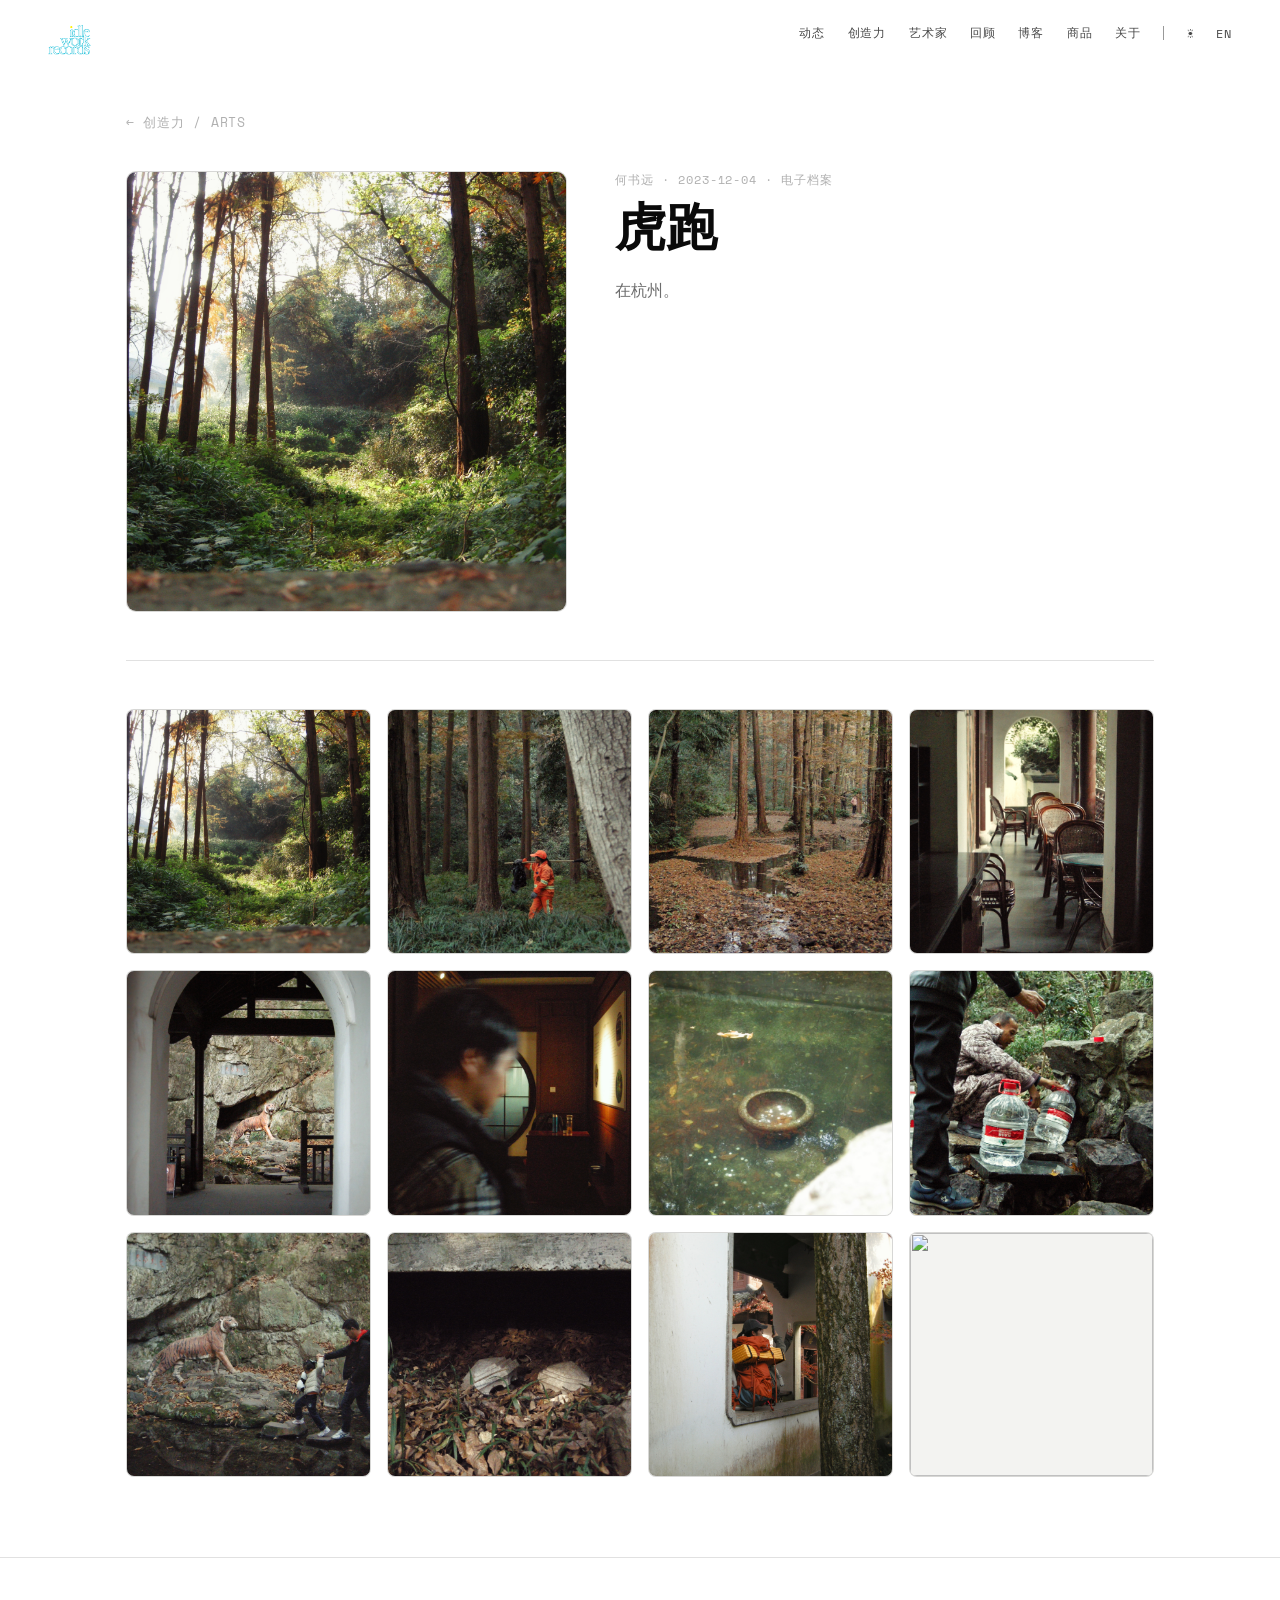
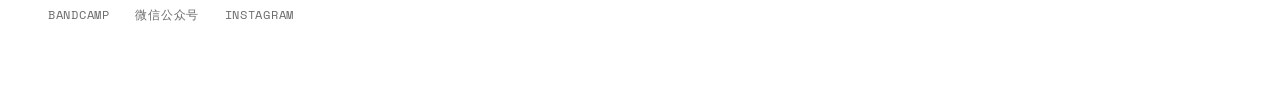
==== photobook.html @ 11c27c57 "Initial commit: idlework Records static site - 纯静态官网，准备托管到 GitHub Pages 并绑定 idlework.asia - CNAME 指向" ====
<!DOCTYPE html>
<html lang="zh-CN">
<head>
  <meta charset="UTF-8">
  <meta name="viewport" content="width=device-width, initial-scale=1.0">
  <title>idlework Records · 摄影集</title>
  <link rel="preconnect" href="https://fonts.googleapis.com">
  <link rel="preconnect" href="https://fonts.gstatic.com" crossorigin>
  <link rel="stylesheet" href="styles.css">
  <link id="iw-fonts" rel="stylesheet"
    href="https://fonts.googleapis.com/css2?family=Inter:wght@100..900&family=Newsreader:opsz,wght@6..72,200..800&family=Playfair+Display:wght@400..900&family=Roboto+Flex:opsz,wght,wdth@8..144,100..1000,25..151&family=Source+Serif+4:opsz,wght@8..60,200..900&family=Space+Mono:wght@400;700&family=Work+Sans:wght@100..900&display=swap">
</head>
<body>
  <main id="pbView"></main>
  <script src="data.js"></script>
  <script>
  /* ===== 摄影集独立网页（photobook.html?pb=N）=====
     复用站点样式与内容管线：先读 data.js 默认 → content.json（部署）→ iwStore（本地后台编辑）。 */
  const NAV = [
    { en: "NEWS",    zh: "动态",   href: "news.html" },
    { en: "ARTS",    zh: "创造力",   href: "music.html" },
    { en: "ARTISTS", zh: "艺术家", href: "artists.html" },
    { en: "REVIEWS", zh: "回顾",   href: "reviews.html" },
    { en: "BLOG",    zh: "博客",   href: "blog.html" },
    { en: "MERCH",   zh: "商品",   href: "merch.html" },
    { en: "ABOUT",   zh: "关于",   href: "about.html" },
  ];
  const store = {
    get(k, d) { try { return localStorage.getItem(k) || d; } catch { return d; } },
    set(k, v) { try { localStorage.setItem(k, v); } catch {} },
  };
  const iwStore = (() => {
    const DB = "iw-store", OS = "kv";
    function open() {
      return new Promise((res, rej) => {
        const req = indexedDB.open(DB, 1);
        req.onupgradeneeded = () => { if (!req.result.objectStoreNames.contains(OS)) req.result.createObjectStore(OS); };
        req.onsuccess = () => res(req.result); req.onerror = () => rej(req.error);
      });
    }
    async function get(key) {
      try {
        const db = await open();
        const v = await new Promise((res, rej) => {
          const tx = db.transaction(OS, "readonly");
          const r = tx.objectStore(OS).get(key);
          r.onsuccess = () => res(r.result); r.onerror = () => rej(r.error);
        });
        db.close();
        if (v !== undefined) return v;
      } catch {}
      try { const s = localStorage.getItem(key); return s == null ? null : (() => { try { return JSON.parse(s); } catch { return s; } })(); }
      catch { return null; }
    }
    return { get };
  })();
  let theme = store.get("iw-theme", "light");
  let lang = store.get("iw-lang", "zh");
  const grad = (c) => `linear-gradient(135deg, ${c[0]}, ${c[1]})`;
  const escHtml = (s) => String(s == null ? "" : s).replace(/[&<>"']/g, (c) => ({ "&": "&amp;", "<": "&lt;", ">": "&gt;", '"': "&quot;", "'": "&#39;" }[c]));
  const escAttr = (s) => escHtml(s);
  const metaLine = (...parts) => parts.filter((x) => String(x ?? "").trim() !== "").join(" · ");

  /* ---------- 共享头部 / 页脚（与站点一致） ---------- */
  function injectHeader() {
    const cur = "photobook.html";
    const links = NAV.map((it) => `<a href="${it.href}" class="${it.href === cur ? "active" : ""}" data-nav="${it.en}">${lang === "zh" ? it.zh : it.en}</a>`).join("");
    const brand = document.createElement("a");
    brand.className = "brand"; brand.href = "index.html";
    brand.innerHTML = `<img src="logo.png" alt="idlework records" class="brand-logo">`;
    const header = document.createElement("header");
    header.className = "topnav";
    header.innerHTML = `
      <button class="nav-toggle" id="navToggle" aria-label="menu" aria-expanded="false"><span></span><span></span><span></span></button>
      <nav class="nav-btns nav-btns-inline">${links}<span class="sep"></span>
        <button id="themeToggle" data-i18n="theme" title="theme">☀</button>
        <button id="langToggle" data-i18n="lang">EN</button>
      </nav>`;
    const panel = document.createElement("div");
    panel.className = "nav-panel"; panel.id = "navPanel";
    panel.innerHTML = `<a href="index.html" class="nav-panel-home">首页 / Home</a>${links}
      <div class="nav-panel-foot"><button class="panel-theme" data-i18n="theme" title="theme">☀</button><button class="panel-lang" data-i18n="lang">EN</button></div>`;
    document.body.prepend(panel); document.body.prepend(header); document.body.prepend(brand);
    document.getElementById("themeToggle").addEventListener("click", toggleTheme);
    document.getElementById("langToggle").addEventListener("click", toggleLang);
    document.getElementById("navToggle").addEventListener("click", toggleNav);
    panel.querySelector(".panel-theme").addEventListener("click", toggleTheme);
    panel.querySelector(".panel-lang").addEventListener("click", toggleLang);
    panel.querySelectorAll("a").forEach((a) => a.addEventListener("click", closeNav));
    document.addEventListener("click", (e) => {
      const p = document.getElementById("navPanel");
      if (!p || !p.classList.contains("open")) return;
      const t = document.getElementById("navToggle");
      if (p.contains(e.target) || (t && t.contains(e.target))) return;
      closeNav();
    });
  }
  function toggleNav() {
    const p = document.getElementById("navPanel"), t = document.getElementById("navToggle");
    const open = p.classList.toggle("open");
    if (t) { t.classList.toggle("active", open); t.setAttribute("aria-expanded", open ? "true" : "false"); }
    document.body.classList.toggle("nav-open", open);
  }
  function closeNav() {
    const p = document.getElementById("navPanel"), t = document.getElementById("navToggle");
    if (p) p.classList.remove("open");
    if (t) { t.classList.remove("active"); t.setAttribute("aria-expanded", "false"); }
    document.body.classList.remove("nav-open");
  }
  function injectFooter() {
    const footer = document.createElement("footer");
    footer.className = "footer";
    footer.innerHTML = `<div class="f-links">${LABEL.social.map((s) => `<a href="${s.url}" target="_blank" rel="noopener">${s.name}</a>`).join("")}</div>`;
    document.body.append(footer);
  }
  function applyTheme() {
    document.documentElement.classList.toggle("dark", theme === "dark");
    document.querySelectorAll('[data-i18n="theme"]').forEach((el) => { el.textContent = theme === "dark" ? "🌙" : "☀"; });
  }
  function toggleTheme() { theme = theme === "dark" ? "light" : "dark"; store.set("iw-theme", theme); applyTheme(); }
  function applyLang() {
    document.documentElement.lang = lang === "zh" ? "zh-CN" : "en";
    document.querySelectorAll("[data-i18n]").forEach((el) => {
      const k = el.getAttribute("data-i18n");
      if (k === "lang") { el.textContent = I18N[lang].lang; return; }
      if (k === "theme") return;
      if (I18N[lang][k] != null) el.textContent = I18N[lang][k];
    });
    document.querySelectorAll("a[data-nav]").forEach((a) => {
      const it = NAV.find((n) => n.en === a.getAttribute("data-nav"));
      if (it) a.textContent = lang === "zh" ? it.zh : it.en;
    });
  }
  function toggleLang() { lang = lang === "zh" ? "en" : "zh"; store.set("iw-lang", lang); location.reload(); }

  /* ---------- 载入摄影集内容（与站点管线一致） ---------- */
  async function loadPhotobooks() {
    try {
      const r = await fetch("content.json", { cache: "no-store" });
      if (r.ok) {
        const ov = await r.json();
        if (ov.photobooks && ov.photobooks.length) { PHOTOBOOKS.length = 0; PHOTOBOOKS.push(...ov.photobooks); }
      }
    } catch {}
    try {
      const ov = await iwStore.get("iw-content");
      if (ov && ov.photobooks && ov.photobooks.length) { PHOTOBOOKS.length = 0; PHOTOBOOKS.push(...ov.photobooks); }
    } catch {}
  }

  function coverHTML(p) {
    if (p.cover) return `<img src="${escAttr(p.cover)}" alt="${escAttr(p.title)}">`;
    const first = (p.photos && p.photos[0]) || "";
    if (first) return `<img src="${escAttr(first)}" alt="${escAttr(p.title)}">`;
    return `<div class="detail-cover-grad" style="background:${grad(["#3a3a3a", "#8a8a8a"])}"></div>`;
  }

  let light = null;   // { photos, idx }
  function openLight(i) {
    const m = document.getElementById("pbLight");
    const photos = light.photos;
    light.idx = (i + photos.length) % photos.length;
    document.getElementById("pbLightImg").src = photos[light.idx];
    document.getElementById("pbLightCounter").textContent = `${light.idx + 1} / ${photos.length}`;
    m.classList.add("open");
    document.body.classList.add("no-scroll");
  }
  function closeLight() {
    const m = document.getElementById("pbLight");
    if (m) m.classList.remove("open");
    document.body.classList.remove("no-scroll");
    light = null;
  }

  async function main() {
    applyTheme();
    injectHeader(); applyLang();
    await loadPhotobooks();
    injectFooter();

    const params = new URLSearchParams(location.search);
    const idx = parseInt(params.get("pb") || "0", 10);
    const p = PHOTOBOOKS[idx];
    const L = I18N[lang];
    const view = document.getElementById("pbView");

    if (!p) {
      view.innerHTML = `<div class="pb-missing"><h1>${L.photoBooks}</h1><p>未找到该摄影集。<a href="music.html">← ${lang === "zh" ? "返回创造力" : "Back to Arts"}</a></p></div>`;
      return;
    }
    const photos = p.photos || [];
    const backLabel = lang === "zh" ? "← 创造力 / Arts" : "← Arts";
    view.innerHTML = `
      <div class="pb-page">
        <a class="pb-back" href="music.html">${backLabel}</a>
        <div class="pb-hero">
          <div class="pb-hero-cover">${coverHTML(p)}</div>
          <div class="pb-hero-info">
            <div class="pb-hero-tags">${escHtml(metaLine(p.artist, p.year, p.format))}</div>
            <h1 class="pb-hero-title">${escHtml(p.title)}</h1>
            <p class="pb-hero-desc">${escHtml(p.desc || "").replace(/\n/g, "<br>")}</p>
          </div>
        </div>
        <div class="pb-grid">
          ${photos.length ? photos.map((src, i) => `<button class="pb-cell" data-i="${i}" aria-label="${escAttr(p.title)} ${i + 1}"><img src="${escAttr(src)}" alt=""></button>`).join("")
            : `<div class="pb-empty">${lang === "zh" ? "暂未上传照片" : "No photos yet"}</div>`}
        </div>
      </div>

      <div class="gallery-modal" id="pbLight" aria-hidden="true">
        <div class="gallery-backdrop" id="pbLightBackdrop"></div>
        <div class="gallery-panel" role="dialog" aria-modal="true">
          <button class="gallery-close" id="pbLightClose" aria-label="关闭">✕</button>
          <div class="gallery-stage">
            <button class="gallery-nav gallery-prev" id="pbLightPrev" aria-label="上一张">‹</button>
            <img class="gallery-img" id="pbLightImg" alt="">
            <button class="gallery-nav gallery-next" id="pbLightNext" aria-label="下一张">›</button>
          </div>
          <div class="gallery-bar"><span class="gallery-title">${escHtml(p.title)} · ${escHtml(p.year || "")}</span><span class="gallery-counter" id="pbLightCounter"></span></div>
        </div>
      </div>`;

    // 缩略图 → 灯箱
    view.querySelector(".pb-grid").addEventListener("click", (e) => {
      const c = e.target.closest(".pb-cell");
      if (!c) return;
      light = { photos, idx: 0 };
      openLight(+c.dataset.i);
    });
    document.getElementById("pbLightClose").addEventListener("click", closeLight);
    document.getElementById("pbLightBackdrop").addEventListener("click", closeLight);
    document.getElementById("pbLightPrev").addEventListener("click", () => openLight(light.idx - 1));
    document.getElementById("pbLightNext").addEventListener("click", () => openLight(light.idx + 1));
    document.addEventListener("keydown", (e) => {
      if (!document.getElementById("pbLight").classList.contains("open")) return;
      if (e.key === "Escape") closeLight();
      else if (e.key === "ArrowLeft") openLight(light.idx - 1);
      else if (e.key === "ArrowRight") openLight(light.idx + 1);
    });
  }
  main();
  </script>
</body>
</html>
---- styles.css ----
/* =========================================================
   idleworkRecords · 厂牌官网
   可变字重 hero + 右上角多按钮导航 + 日夜/中英双主题
   字体：6 款开源可变字体随机切换（Inter / Work Sans / Roboto Flex / Playfair Display / Newsreader / Source Serif 4）；中文走系统回退链（PingFang SC / 微软雅黑）
   ========================================================= */

:root {
  --bg: #ffffff;
  --ink: #0a0a0a;
  --ink-60: rgba(10, 10, 10, 0.6);
  --muted: rgba(10, 10, 10, 0.32);
  --line: rgba(10, 10, 10, 0.12);
  --card: #f3f3f1;
  --mono: "Space Mono", ui-monospace, "Courier New", monospace;
  --sans: "PingFang SC", "Microsoft YaHei", "Noto Sans SC", Helvetica, Arial, sans-serif;
  --pad: 3rem;
  --gutter: 1.8rem;
  --ease: cubic-bezier(0.22, 1, 0.36, 1);
  --live-w: 400;                 /* 全局文字活动：当前字重 */
  --live-sx: 1;                 /* 全局文字活动：当前横向拉伸 */
  --live-sy: 1;                 /* 全局文字活动：当前纵向拉伸 */
  --live-font: var(--sans);     /* 全局文字活动：当前字体 */
}
html.dark {
  --bg: #0a0a0a;
  --ink: #f4f4f2;
  --ink-60: rgba(244, 244, 242, 0.62);
  --muted: rgba(244, 244, 242, 0.38);
  --line: rgba(244, 244, 242, 0.16);
  --card: #181818;
}

* { margin: 0; padding: 0; box-sizing: border-box; }

body {
  background: var(--bg);
  color: var(--ink);
  font-family: var(--sans);
  font-size: 14px; line-height: 1.5;
  -webkit-font-smoothing: antialiased;
  transition: background .5s var(--ease), color .5s var(--ease);
  overflow-x: hidden;
}
a { color: inherit; }

/* ---------- 右上角导航 ---------- */
/* 导航栏：独立固定层，整体反色混合，保证在深浅/彩色背景上自动反色可见 */
.topnav {
  position: fixed; top: 0; left: 0; right: 0; z-index: 200;
  display: flex; align-items: center; justify-content: flex-end;
  padding: 1.5rem var(--pad);
  mix-blend-mode: difference; color: #fff;
  pointer-events: none;   /* 透明全宽区域不拦截点击，避免盖住左上角 LOGO */
}
/* 品牌 LOGO：独立固定元素，不进入反色混合层，保留图片原始颜色 */
.brand {
  position: fixed; top: 1.5rem; left: var(--pad); z-index: 300;
  text-decoration: none; cursor: pointer;
  display: flex; align-items: center;
  transition: opacity .3s ease;
}
.brand:hover { opacity: .7; }
.brand-logo {
  height: 32px; width: auto;
  object-fit: contain;
}
.nav-btns { display: flex; align-items: center; gap: 1.4rem; flex-wrap: wrap; justify-content: flex-end; }
.nav-btns a, .nav-btns button {
  font-family: var(--mono); font-size: 12px; letter-spacing: .08em;
  text-transform: uppercase; color: #fff; text-decoration: none;
  background: none; border: 0; cursor: pointer; opacity: .72;
  transition: opacity .3s ease; padding: 0;
  pointer-events: auto;   /* 仅按钮/链接可点击 */
}
.nav-btns a:hover, .nav-btns button:hover { opacity: 1; }
.nav-btns a.active { opacity: 1; text-decoration: underline; text-underline-offset: 4px; }
.nav-btns .sep { width: 1px; height: 14px; background: rgba(255,255,255,.4); }

/* 汉堡按钮（桌面隐藏，移动端显示）；在反色混合层内保证可见，需单独开启点击 */
.nav-toggle { display: none; }
.nav-toggle {
  flex-direction: column; justify-content: center; gap: 5px;
  width: 30px; height: 30px; padding: 0; margin-left: auto;
  background: none; border: 0; cursor: pointer; pointer-events: auto;
}
.nav-toggle span { display: block; width: 22px; height: 2px; background: #fff; transition: transform .3s var(--ease), opacity .3s var(--ease); }
.nav-toggle.active span:nth-child(1) { transform: translateY(7px) rotate(45deg); }
.nav-toggle.active span:nth-child(2) { opacity: 0; }
.nav-toggle.active span:nth-child(3) { transform: translateY(-7px) rotate(-45deg); }

/* 移动端下拉面板：独立固定层，带实心背景保证可读（不进反色混合） */
.nav-panel { display: none; }
.nav-panel a.nav-panel-home {
  font-family: var(--mono); font-size: 12px; letter-spacing: .1em; text-transform: uppercase;
  color: var(--muted); text-decoration: none; padding: .4rem 0 .9rem;
  border-bottom: 1px solid var(--line); margin-bottom: .4rem;
}


/* ---------- HERO（主页） ---------- */
.hero {
  position: relative; min-height: 100vh;
  display: flex; align-items: center; justify-content: center;
  padding: 0 var(--pad); overflow: hidden;
}
.hero #morphCanvas {
  position: absolute; inset: 0; z-index: 0;
  width: 100%; height: 100%;
  pointer-events: none;
}
.hero .word { z-index: 1; }   /* 文字在图形之上 */
.hero .word {
  position: relative;
  display: grid;                 /* 两层叠放同一格，容器按最大内容定宽 */
  font-family: var(--sans);
  font-weight: 900;             /* 由 JS 用可变字重覆盖 */
  font-size: clamp(2.6rem, 13vw, 12rem);
  line-height: 0.92; letter-spacing: -0.02em;
  text-align: center;
  transform-origin: center;      /* 双轴变形以中心为基准，保持横排 */
  will-change: transform;
  user-select: none;
}
.hero .word .layer {
  grid-area: 1 / 1;             /* 两层叠在同一格，实现交叉淡入 */
  opacity: 0;
  transition: opacity .7s var(--ease);   /* 切换时像溶解般顺滑，不再闪烁 */
}
.hero .word .lc { text-transform: none; }
.hero .word .ch {
  display: inline-block;                 /* 允许独立 transform（偏移/旋转） */
  transform-origin: center;              /* 缩放/旋转绕各自中心，更自然 */
  will-change: font-variation-settings, transform;
  transform: translate(0, 0) rotate(0);
}

/* ---------- 全局文字活动（除导航/页脚外的可见内容） ----------
   font-variation-settings / transform 由 JS 逐元素内联驱动（各自独立随机呼吸 + 字号缩放）；
   下方 root 变量仅作首帧渲染前的中性回退。 */
.live {
  font-family: var(--live-font);
  font-variation-settings: "wght" var(--live-w);
  transform: scale(var(--live-sx), var(--live-sy));
  transform-origin: center;
  will-change: font-variation-settings, transform;
}
#view { transition: opacity 1.1s var(--ease); }   /* 字体轮换时整体柔和溶解，更优雅 */

/* ---------- 子页面 ---------- */
.page { padding: calc(var(--pad) + 4rem) var(--pad) 6rem; min-height: 100vh; }
.page-head { margin-bottom: 3rem; border-bottom: 1px solid var(--line); padding-bottom: 2rem; }
.page-head .eyebrow {
  font-family: var(--mono); font-size: 12px; letter-spacing: .2em;
  color: var(--muted); text-transform: uppercase; margin-bottom: 1rem;
}
.page-head h1 {
  font-family: var(--sans); font-weight: 800;
  font-size: clamp(2.4rem, 7vw, 5rem); line-height: 1; letter-spacing: -0.02em;
}
.page-head .intro { margin-top: 1.2rem; max-width: 52ch; color: var(--ink-60); font-size: 15px; }
.back-home {
  display: inline-block; margin-top: 1.4rem; font-family: var(--mono);
  font-size: 12px; letter-spacing: .08em; text-transform: uppercase;
  color: var(--ink-60); text-decoration: none;
}
.back-home:hover { color: var(--ink); }

/* 滚动浮现 */
.reveal { opacity: 0; transform: translateY(26px); transition: opacity .9s var(--ease), transform .9s var(--ease); }
.reveal.in { opacity: 1; transform: none; }

/* 卡片网格（release / artist / shop） */
.grid { display: grid; grid-template-columns: repeat(3, 1fr); gap: var(--gutter); }
/* MUSIC 页面：单行四格、画幅 1:1（更高优先级，覆盖下方响应式断点） */
body[data-page="music"] .grid { grid-template-columns: repeat(4, 1fr); }
body[data-page="music"] .card .frame { aspect-ratio: 1 / 1; }
/* ARTISTS 页面：单行四格；画幅默认竖版 3:4，上传横版照片时由 JS 改为 4:3 */
body[data-page="artists"] .grid { grid-template-columns: repeat(4, 1fr); }
body[data-page="artists"] .card .frame { aspect-ratio: 3 / 4; }
body[data-page="artists"] .frame .avatar-img {
  width: 100%; height: 100%; object-fit: cover; display: block;
}
/* 艺术家简介：宽度对齐照片（铺满卡片列，与照片同宽），并保留后台输入的自定义换行 */
body[data-page="artists"] .card .bio { max-width: 100%; text-align: left; white-space: pre-line; }
/* MERCH 页面：与 MUSIC 页面一致，单行四格、画幅 1:1 */
body[data-page="merch"] .grid { grid-template-columns: repeat(4, 1fr); }
body[data-page="merch"] .card .frame { aspect-ratio: 1 / 1; }
.card { display: block; text-decoration: none; }
.card .frame {
  width: 100%; aspect-ratio: 4 / 5; overflow: hidden; background: var(--card);
  display: flex; align-items: center; justify-content: center;
  transition: transform 1.1s var(--ease);
}
.card:hover .frame { transform: scale(1.04); }
.card .frame .glyph {
  font-family: var(--mono); font-size: 13px; letter-spacing: .25em;
  color: rgba(255,255,255,.85); text-transform: uppercase; mix-blend-mode: difference;
}
.card .frame .cover-img { width: 100%; height: 100%; object-fit: cover; display: block; }
.card .title { margin-top: 1rem; font-size: 15px; font-weight: 500; color: var(--ink); }
.card .tags { margin-top: .5rem; font-family: var(--mono); font-size: 13px; color: var(--muted); }
.card .bio { margin-top: .7rem; font-size: 13px; line-height: 1.5; color: var(--ink-60); max-width: 34ch; }
.card .price { margin-top: .5rem; font-family: var(--mono); font-size: 13px; color: var(--ink); }
.status {
  display: inline-block; margin-left: .5rem; font-family: var(--mono); font-size: 11px;
  padding: 1px 6px; border: 1px solid var(--line); border-radius: 2px; color: var(--ink-60);
}
.status.sold { color: var(--muted); text-decoration: line-through; }

/* 文字列表（news / reviews / blog） */
.list { max-width: 70ch; }
.list .item { padding: 1.8rem 0; border-bottom: 1px solid var(--line); }
.list .item .meta { font-family: var(--mono); font-size: 12px; color: var(--muted); letter-spacing: .06em; }
.list .item h3 { font-family: var(--sans); font-weight: 700; font-size: 1.5rem; margin: .5rem 0 .6rem; }
.list .item p { color: var(--ink-60); font-size: 15px; line-height: 1.6; }
.list .item .src { font-family: var(--mono); font-size: 12px; color: var(--muted); margin-bottom: .4rem; }
.list-img { width: 100%; max-width: 560px; margin: .9rem 0; border-radius: 4px; display: block; }
/* 列表项标题 / 题图：点击跳转到文章详情页 */
.list .item h3 a, .item-link { color: var(--ink); text-decoration: none; transition: color .25s var(--ease); }
.list .item h3 a:hover { color: var(--ink-60); }

/* 文章详情页（article.html）：充分利用中间区域，提升长文可读性 */
body[data-page="article"] .page-head,
body[data-page="article"] #pageBody {
  max-width: 980px;
  margin-left: auto; margin-right: auto;
}
body[data-page="article"] .page-head .intro { max-width: 78ch; }
body[data-page="article"] #pageBody p {
  color: var(--ink);
  font-size: 14px;
  line-height: 1.7;
  margin: 0 0 0.75em;
  min-height: 1em;
}
/* 居中对齐/右对齐：execCommand 生成的 style 可能带空格，所以用两个属性同时匹配 */
body[data-page="article"] #pageBody p[style*="text-align"][style*="center"],
body[data-page="article"] #pageBody p[align="center"] { text-align: center; }
body[data-page="article"] #pageBody p[style*="text-align"][style*="right"],
body[data-page="article"] #pageBody p[align="right"] { text-align: right; }
/* 保留后台按两次回车产生的空段落（<p><br></p>），避免空行被折叠 */
body[data-page="article"] #pageBody p > br:only-child { line-height: 1.4; }
body[data-page="article"] #pageBody .list-img,
body[data-page="article"] #pageBody .body-img {
  width: 100%; max-width: 100%; height: auto;
  margin: 2rem 0 2.4rem; border-radius: 6px; display: block;
}
body[data-page="article"] #pageBody h2,
body[data-page="article"] #pageBody h3 {
  font-family: var(--sans); font-weight: 800;
  margin: 2.6rem 0 1.1rem; line-height: 1.25;
}
body[data-page="article"] #pageBody h2 { font-size: clamp(1.6rem, 3vw, 2.2rem); }
body[data-page="article"] #pageBody h3 { font-size: clamp(1.25rem, 2.2vw, 1.6rem); }
body[data-page="article"] #pageBody hr {
  border: 0; border-top: 1px solid var(--line);
  margin: 2.4rem 0;
}
body[data-page="article"] #pageBody blockquote {
  border-left: 3px solid var(--ink);
  padding-left: 1.4rem; margin: 2rem 0;
  color: var(--ink-60); font-style: italic;
}
.article-missing { max-width: 700px; margin: 0 auto; padding: 8rem 1.6rem; text-align: center; }
.article-missing h1 { font-family: var(--sans); font-weight: 800; font-size: 2rem; margin-bottom: 1.2rem; }
/* 列表分页：← 当前页输入框 / 总页数 → */
.pagination {
  display: flex; justify-content: center; align-items: center;
  gap: .7rem; margin: 3.2rem 0 1.2rem;
  font-family: var(--mono); font-size: 14px;
  user-select: none;
}
.pagination .page-arrow {
  width: 32px; height: 32px;
  display: inline-flex; align-items: center; justify-content: center;
  border: 1px solid var(--line); border-radius: 6px;
  color: var(--ink); text-decoration: none;
  background: var(--bg);
  transition: background .15s var(--ease), border-color .15s var(--ease);
}
.pagination .page-arrow:hover { background: var(--card); border-color: var(--ink-40); }
.pagination .page-arrow.disabled { color: var(--muted); border-color: var(--line); opacity: .45; pointer-events: none; }
.pagination .page-current {
  width: 44px; height: 32px;
  text-align: center; vertical-align: middle;
  border: 1px solid var(--line); border-radius: 6px;
  background: var(--bg); color: var(--ink);
  font-family: var(--mono); font-size: 14px;
  padding: 0;
  -moz-appearance: textfield;
}
.pagination .page-current::-webkit-outer-spin-button,
.pagination .page-current::-webkit-inner-spin-button { -webkit-appearance: none; margin: 0; }
.pagination .page-slash { color: var(--muted); margin: 0 .1rem; }
.pagination .page-total { color: var(--muted); min-width: 1.2em; text-align: left; }

/* 正文内嵌图片 / 视频（文字段与图片段、视频段自由排序） */
.body-fig { margin: 1.2rem 0; }
.body-img { width: 100%; max-width: 680px; height: auto; border-radius: 6px; display: block; }
.body-video { max-width: 760px; }
.body-video-el { width: 100%; max-width: 100%; height: auto; border-radius: 6px; display: block; background: #000; }
.body-fig figcaption { font-family: var(--mono); font-size: 12px; color: var(--muted);
  margin-top: .5rem; text-align: center; letter-spacing: .03em; }

/* 后台视频块预览 */
.block-video .video-prev { width: 100%; max-width: 360px; height: auto; border-radius: 6px; display: block; background: #000; }
.block-video .b-video { font-size: 12px; }

/* 富文本正文编辑器（后台管理） */
.rt-toolbar { display: flex; align-items: center; gap: .4rem; margin-bottom: .5rem; flex-wrap: wrap; }
.rt-cmd, .rt-color, .rt-font {
  font-family: var(--mono); font-size: 13px; line-height: 1;
  border: 1px solid var(--line); background: var(--bg); color: var(--ink);
  border-radius: 4px; cursor: pointer; height: 28px; min-width: 28px;
  display: inline-flex; align-items: center; justify-content: center; padding: 0 .55rem;
  transition: background .2s var(--ease);
}
.rt-cmd:hover, .rt-color:hover, .rt-font:hover { background: var(--card); }
.rt-font { min-width: 26px; padding: 0 .4rem; }
.rt-color { padding: 0; width: 22px; min-width: 0; height: 22px; border-radius: 50%; border: 1px solid rgba(0,0,0,.22); box-shadow: inset 0 0 0 1px rgba(255,255,255,.35); }
.rt-sep { width: 1px; height: 18px; background: var(--line); margin: 0 .15rem; }
.rt-group { display: inline-flex; align-items: center; gap: .3rem; }
.rt-group-label { font-size: 11px; color: var(--muted); margin: 0 .4rem 0 .2rem; white-space: nowrap; }
.rt-clear { font-size: 12px; }
.rt {
  border: 1px solid var(--line); border-radius: 6px; padding: .8rem .9rem;
  min-height: 7rem; font-size: 14px; line-height: 1.7; color: var(--ink);
  background: var(--bg); outline: none; transition: border-color .2s var(--ease);
}
.rt:focus { border-color: var(--ink); }
.rt:empty:before { content: attr(placeholder); color: var(--muted); }

/* 调色板浮层（后台富文本编辑器） */
.rt-palette {
  position: absolute; z-index: 9000;
  background: var(--bg); color: var(--ink);
  border: 1px solid var(--line); border-radius: 10px;
  box-shadow: 0 16px 50px rgba(0,0,0,.18);
  padding: .8rem; width: 260px;
}
.rt-palette-head { display: flex; align-items: center; justify-content: space-between; margin-bottom: .7rem; font-size: 13px; color: var(--ink-60); }
.rt-palette-close { width: 22px; height: 22px; border-radius: 4px; border: 1px solid var(--line); background: var(--bg); color: var(--ink); cursor: pointer; line-height: 1; }
.rt-palette-close:hover { background: var(--card); }
.rt-palette-grid { display: grid; grid-template-columns: repeat(8, 1fr); gap: 5px; margin-bottom: .7rem; }
.rt-palette-swatch {
  width: 100%; aspect-ratio: 1 / 1; border-radius: 4px; border: 1px solid rgba(0,0,0,.12);
  cursor: pointer; padding: 0; box-shadow: inset 0 0 0 1px rgba(255,255,255,.3);
}
.rt-palette-swatch:hover { transform: scale(1.08); }
.rt-palette-custom { display: flex; align-items: center; gap: .4rem; }
.rt-palette-custom span { color: var(--muted); font-family: var(--mono); font-size: 12px; }
.rt-palette-custom input {
  flex: 1; font-family: var(--mono); font-size: 13px; text-transform: lowercase;
  border: 1px solid var(--line); border-radius: 4px; background: var(--bg); color: var(--ink); padding: .35rem .5rem;
}
.rt-palette-custom button {
  font-family: var(--mono); font-size: 12px; cursor: pointer;
  border: 1px solid var(--line); border-radius: 4px; background: var(--bg); color: var(--ink); padding: .4rem .7rem;
}
.rt-palette-custom button:hover { background: var(--ink); color: var(--bg); }
.rt-palette-open.rt-back { background: var(--ink-60); color: var(--bg); }

/* 前台文章正文：加粗 / 下划线 / 彩色文字 / 对齐 / 视频（浏览器默认即生效，此处仅作保险） */
body[data-page="article"] #pageBody b,
body[data-page="article"] #pageBody strong { font-weight: 700; }
body[data-page="article"] #pageBody u { text-decoration: underline; }

/* 关于页（ABOUT）：单篇厂牌介绍，铺满整宽、右栏不再留白 */
.about-wrap { max-width: 1120px; margin: 0 auto; }
.about-cover { width: 100%; border-radius: 6px; display: block; margin: 0 0 2.2rem; }
.about-body { color: var(--ink); columns: 2; column-gap: 3.5rem; }
.about-body p { font-size: 16px; line-height: 1.9; margin: 0 0 1.3rem; break-inside: avoid; }
.about-body .body-fig { margin: 1.6rem 0; break-inside: avoid; }
.about-body .body-img { width: 100%; max-width: 100%; border-radius: 6px; display: block; }
.about-body .body-fig figcaption { font-family: var(--mono); font-size: 12px; color: var(--muted);
  margin-top: .5rem; text-align: center; letter-spacing: .03em; }

/* 有封面图时：左图（吸顶）+ 右正文 的两栏编辑式布局，更充分地利用横向空间 */
@supports (selector(:has(*))) {
  .about-wrap:has(.about-cover) {
    display: grid; grid-template-columns: 0.82fr 1.18fr; gap: 3.5rem; align-items: start;
  }
  .about-wrap:has(.about-cover) .about-cover {
    position: sticky; top: 7rem; margin: 0; max-height: 82vh; object-fit: cover;
  }
  .about-wrap:has(.about-cover) .about-body { columns: 1; }
}

@media (max-width: 860px) {
  .about-wrap:has(.about-cover) { grid-template-columns: 1fr; gap: 0; }
  .about-wrap:has(.about-cover) .about-cover {
    position: static; max-height: none; margin: 0 0 2.2rem;
  }
  .about-body { columns: 1; column-gap: 0; }
}

/* 页脚 */
.footer {
  border-top: 1px solid var(--line);
  padding: 3rem var(--pad) 4rem;
  display: flex; justify-content: space-between; align-items: flex-end; flex-wrap: wrap; gap: 1.5rem;
}
.footer .f-links { display: flex; gap: 1.6rem; flex-wrap: wrap; }
.footer .f-links a {
  font-family: var(--mono); font-size: 12px; letter-spacing: .06em;
  color: var(--ink-60); text-decoration: none; text-transform: uppercase;
}
.footer .f-links a:hover { color: var(--ink); }
.footer .f-copy { font-family: var(--mono); font-size: 11px; color: var(--muted); letter-spacing: .05em; text-align: right; line-height: 1.8; }

/* ---------- 响应式 ---------- */
@media (max-width: 900px) {
  :root { --pad: 1.6rem; --gutter: 1rem; }
  .grid { grid-template-columns: repeat(2, 1fr); }

  /* 桌面内联导航隐藏，改用汉堡菜单（PC/Mac 体验保持不变） */
  .nav-btns-inline { display: none; }
  .nav-toggle { display: flex; }
  .nav-panel {
    display: flex; flex-direction: column;
    position: fixed; top: 0; right: 0; z-index: 250;
    width: min(80vw, 320px); height: 100vh; height: 100dvh;
    background: var(--bg); color: var(--ink);
    border-left: 1px solid var(--line);
    padding: 5.5rem 1.8rem 2rem;
    gap: .2rem;
    transform: translateX(100%); transition: transform .35s var(--ease);
    box-shadow: -12px 0 40px rgba(0,0,0,.16);
  }
  .nav-panel.open { transform: translateX(0); }
  .nav-panel a:not(.nav-panel-home) {
    font-family: var(--mono); font-size: 14px; letter-spacing: .08em; text-transform: uppercase;
    color: var(--ink); text-decoration: none; padding: .85rem 0; border-bottom: 1px solid var(--line);
  }
  .nav-panel a.active { font-weight: 700; }
  .nav-panel-foot { display: flex; gap: 1rem; margin-top: 1.4rem; }
  .nav-panel-foot button {
    font-family: var(--mono); font-size: 13px; cursor: pointer; color: var(--ink);
    background: none; border: 1px solid var(--line); border-radius: 3px; padding: .55rem 1rem;
  }

  /* 4 列网格页面在平板降为 2 列（更高优先级，覆盖 body[data-page] 规则） */
  body[data-page="music"] .grid,
  body[data-page="artists"] .grid,
  body[data-page="merch"] .grid { grid-template-columns: repeat(2, 1fr); }
}
/* 菜单展开时锁定背景滚动 */
body.nav-open { overflow: hidden; }

@media (max-width: 560px) {
  .nav-panel { width: min(86vw, 340px); padding: 5rem 1.5rem 2rem; }
  .list .item h3 { font-size: 1.3rem; }
  .page-head h1 { letter-spacing: -0.01em; }
  .footer { flex-direction: column; align-items: flex-start; }
  .footer .f-copy { text-align: left; }
}

/* ---------- ARTS 发行详情浮层 ---------- */
body.no-scroll { overflow: hidden; }
.detail-modal { position: fixed; inset: 0; z-index: 500; display: none; }
.detail-modal.open { display: block; }
.detail-backdrop { position: absolute; inset: 0; background: rgba(0,0,0,.5); backdrop-filter: blur(4px); -webkit-backdrop-filter: blur(4px); }
.detail-panel {
  position: absolute; top: 50%; left: 50%; transform: translate(-50%, -50%);
  width: min(1320px, 92vw); max-height: min(78vh, 720px); overflow: hidden;
  background: var(--bg); color: var(--ink);
  border: 1px solid var(--line); border-radius: 14px;
  box-shadow: 0 30px 80px rgba(0,0,0,.35);
  display: flex; flex-direction: column;
  animation: detailIn .4s var(--ease);
}
@keyframes detailIn { from { opacity: 0; transform: translate(-50%, -46%); } to { opacity: 1; transform: translate(-50%, -50%); } }
.detail-close {
  position: absolute; top: 1.1rem; right: 1.1rem; z-index: 2;
  width: 40px; height: 40px; border-radius: 50%;
  border: 1px solid var(--line); background: var(--bg); color: var(--ink);
  font-size: 16px; cursor: pointer; line-height: 1;
}
.detail-close:hover { background: var(--card); }
.detail-cover { position: relative; aspect-ratio: 1 / 1; background: var(--card); overflow: hidden; }
.detail-cover-img { width: 100%; height: 100%; object-fit: contain; display: block; }
.detail-cover-grad { width: 100%; height: 100%; }
.detail-info {
  display: flex; flex-direction: column;
  overflow: hidden;
}
.detail-info-header { flex: 0 0 auto; padding: 3rem 3rem 0; }
.detail-info-scroll {
  flex: 1 1 auto;
  overflow-y: auto;
  padding: 1.2rem 3rem 3.4rem;
}
.detail-tags { font-family: var(--mono); font-size: 12px; letter-spacing: .08em; text-transform: uppercase; color: var(--muted); }
.detail-title { font-family: var(--sans); font-weight: 800; font-size: 2.6rem; line-height: 1.1; margin: .8rem 0 1.3rem; }
.detail-desc { font-size: 16px; line-height: 1.9; color: var(--ink-60); white-space: pre-line; }
.detail-actions { margin-top: 2rem; }
.detail-listen {
  display: inline-block; font-family: var(--mono); font-size: 13px; letter-spacing: .06em; text-transform: uppercase;
  color: var(--bg); background: var(--ink); text-decoration: none; padding: .9rem 1.6rem; border-radius: 4px;
}
.detail-listen:hover { opacity: .85; }

/* 摄影集详情浮层：6 张缩略图 + 右下角「查看全部」 */
.pb-thumbs { display: grid; grid-template-columns: repeat(3, 1fr); gap: 8px; margin-top: 1.8rem; }
.pb-thumb {
  width: 100%; aspect-ratio: 1 / 1; padding: 0; cursor: pointer;
  border: 1px solid var(--line); border-radius: 6px; overflow: hidden; background: var(--card);
}
.pb-thumb img { width: 100%; height: 100%; object-fit: cover; display: block; transition: transform .3s var(--ease); }
.pb-thumb:hover img { transform: scale(1.05); }
.pb-empty { font-family: var(--mono); font-size: 12px; letter-spacing: .1em; color: var(--muted); padding: 4px 0; }
.pb-actions { margin-top: 1.8rem; display: flex; justify-content: flex-end; }
.pb-viewall {
  display: inline-block; font-family: var(--mono); font-size: 13px; letter-spacing: .06em; text-transform: uppercase;
  color: var(--bg); background: var(--ink); text-decoration: none; padding: .9rem 1.6rem; border-radius: 4px;
}
.pb-viewall:hover { opacity: .85; }

@media (min-width: 720px) {
  .detail-panel { flex-direction: row; width: min(1320px, 92vw); max-height: min(78vh, 720px); }
  .detail-cover { flex: 5.5 1 0; min-height: 0; min-width: 0; aspect-ratio: auto; }
  .detail-info { flex: 4.5 1 0; min-height: 0; min-width: 0; }
  .detail-info-header { padding: 3.4rem 3.4rem 0; }
  .detail-info-scroll { padding: 1.4rem 3.4rem 3.8rem; }
  .detail-title { font-size: 3rem; }
}

/* ---------- 创造力页：摄影集子标题 ---------- */
.sub-head {
  font-family: var(--mono);
  font-size: 13px; letter-spacing: .14em; text-transform: uppercase;
  color: var(--muted);
  margin: 4rem 0 1.6rem; padding-top: 2.4rem;
  border-top: 1px solid var(--line);
}
/* 创造力页：摄影集子标题在「专辑 + 摄影集」共用网格内，跨整行 */
.grid-mixed .sub-head-grid {
  grid-column: 1 / -1;
  margin: 2.6rem 0 .4rem; padding-top: 1.6rem;
  border-top: 1px solid var(--line);
  font-size: 12px; letter-spacing: .18em;
}
.grid-mixed .sub-head-grid::before {
  content: "— "; opacity: .55;
}
.card[data-static] { cursor: default; }

/* 摄影集卡片左上角小徽章，区分于专辑卡 */
.photobook-card { position: relative; }
.pb-badge {
  position: absolute; top: .55rem; left: .55rem; z-index: 2;
  font-family: var(--mono);
  font-size: 10px; letter-spacing: .14em;
  padding: .22rem .5rem;
  background: rgba(0,0,0,.62); color: #fff;
  border-radius: 2px;
  pointer-events: none;
}
html.dark .pb-badge { background: rgba(255,255,255,.78); color: #0a0a0a; }

/* ---------- 摄影集画廊浮层 ---------- */
.gallery-modal { position: fixed; inset: 0; z-index: 600; display: none; }
.gallery-modal.open { display: block; }
.gallery-backdrop { position: absolute; inset: 0; background: rgba(0,0,0,.62); backdrop-filter: blur(4px); -webkit-backdrop-filter: blur(4px); }
.gallery-panel {
  position: absolute; top: 50%; left: 50%; transform: translate(-50%, -50%);
  width: min(1520px, 96vw); max-height: 92vh; display: flex; flex-direction: column;
  background: var(--bg); color: var(--ink);
  border: 1px solid var(--line); border-radius: 12px;
  box-shadow: 0 30px 90px rgba(0,0,0,.4); overflow: hidden;
  animation: galleryIn .35s var(--ease);
}
@keyframes galleryIn { from { opacity: 0; transform: translate(-50%, -46%); } to { opacity: 1; transform: translate(-50%, -50%); } }
.gallery-close {
  position: absolute; top: .8rem; right: .8rem; z-index: 3;
  width: 36px; height: 36px; border-radius: 50%;
  border: 1px solid var(--line); background: var(--bg); color: var(--ink);
  font-size: 15px; cursor: pointer; line-height: 1;
}
.gallery-close:hover { background: var(--card); }
.gallery-bar {
  display: flex; align-items: center; justify-content: space-between;
  padding: .9rem 1.2rem; border-bottom: 1px solid var(--line);
  font-family: var(--mono); font-size: 12px; letter-spacing: .06em;
}
.gallery-title { font-weight: 700; }
.gallery-counter { color: var(--muted); }
.gallery-stage {
  position: relative; flex: 1; min-height: 70vh;
  display: flex; align-items: center; justify-content: center;
  background: var(--card); padding: 1rem;
}
.gallery-img { max-width: 100%; max-height: 78vh; object-fit: contain; display: block; }
.gallery-nav {
  position: absolute; top: 50%; transform: translateY(-50%);
  width: 46px; height: 46px; border-radius: 50%;
  border: 1px solid var(--line); background: rgba(255,255,255,.82); color: #111;
  font-size: 26px; line-height: 1; cursor: pointer; user-select: none;
  display: flex; align-items: center; justify-content: center;
}
.gallery-nav:hover { background: #fff; }
.gallery-prev { left: 1rem; }
.gallery-next { right: 1rem; }
.gallery-thumbs {
  display: flex; gap: 8px; padding: .8rem; overflow-x: auto;
  border-top: 1px solid var(--line); background: var(--bg);
}
.gallery-thumb {
  flex: 0 0 auto; width: 76px; height: 76px; padding: 0;
  border: 2px solid transparent; border-radius: 6px; overflow: hidden;
  cursor: pointer; background: var(--card);
}
.gallery-thumb img { width: 100%; height: 100%; object-fit: cover; display: block; }
.gallery-thumb.active { border-color: var(--ink); }
@media (max-width: 600px) {
  .gallery-thumb { width: 56px; height: 56px; }
  .gallery-nav { width: 38px; height: 38px; font-size: 22px; }
  .gallery-panel { width: min(1000px, 96vw); }
  .gallery-stage { min-height: 52vh; }
  .gallery-img { max-height: 64vh; }
}

/* ---------- 后台：摄影集多图上传列表 ---------- */
.mi-list { display: flex; flex-wrap: wrap; gap: 8px; margin-bottom: 8px; padding: 6px; border: 1px dashed transparent; border-radius: 8px; transition: background .15s, border-color .15s; }
.mi-list.drag-over { background: rgba(0,0,0,.04); border-color: var(--line); }
html.dark .mi-list.drag-over { background: rgba(255,255,255,.06); }
.mi-item { position: relative; width: 88px; height: 88px; border: 1px solid var(--line); border-radius: 6px; overflow: hidden; background: var(--card); cursor: grab; user-select: none; transition: transform .15s, opacity .15s, box-shadow .15s; }
.mi-item img { width: 100%; height: 100%; object-fit: cover; display: block; pointer-events: none; }
.mi-item:active { cursor: grabbing; }
.mi-item.dragging { opacity: .35; transform: scale(.96); box-shadow: 0 8px 20px rgba(0,0,0,.15); }
.mi-del {
  position: absolute; top: 2px; right: 2px; width: 20px; height: 20px;
  border-radius: 50%; border: none; background: rgba(0,0,0,.6); color: #fff;
  font-size: 11px; line-height: 1; cursor: pointer;
}
.mi-del:hover { background: #c0392b; }
.img-multi { display: block; margin-top: 6px; }

/* ---------- 摄影集独立网页（photobook.html?pb=N） ---------- */
.pb-page { max-width: 1080px; margin: 0 auto; padding: 7rem 1.6rem 5rem; }
.pb-back {
  display: inline-block; font-family: var(--mono); font-size: 13px; letter-spacing: .06em; text-transform: uppercase;
  color: var(--muted); text-decoration: none; margin-bottom: 2.4rem;
}
.pb-back:hover { color: var(--ink); }
.pb-hero { display: grid; grid-template-columns: 1fr; gap: 2rem; align-items: start; }
.pb-hero-cover { aspect-ratio: 1 / 1; background: var(--card); border: 1px solid var(--line); border-radius: 10px; overflow: hidden; }
.pb-hero-cover img { width: 100%; height: 100%; object-fit: cover; display: block; }
.pb-hero-tags { font-family: var(--mono); font-size: 12px; letter-spacing: .08em; text-transform: uppercase; color: var(--muted); }
.pb-hero-title { font-family: var(--sans); font-weight: 800; font-size: 2.6rem; line-height: 1.1; margin: .7rem 0 1.2rem; }
.pb-hero-desc { font-size: 16px; line-height: 1.9; color: var(--ink-60); white-space: pre-line; max-width: 56ch; }
.pb-grid {
  display: grid; grid-template-columns: repeat(3, 1fr); gap: 12px;
  margin-top: 3rem; border-top: 1px solid var(--line); padding-top: 3rem;
}
.pb-cell { padding: 0; cursor: pointer; aspect-ratio: 1 / 1; border: 1px solid var(--line); border-radius: 8px; overflow: hidden; background: var(--card); }
.pb-cell img { width: 100%; height: 100%; object-fit: cover; display: block; transition: transform .35s var(--ease); }
.pb-cell:hover img { transform: scale(1.04); }
.pb-empty { grid-column: 1 / -1; font-family: var(--mono); font-size: 13px; letter-spacing: .1em; color: var(--muted); padding: 1rem 0; }
.pb-missing { max-width: 700px; margin: 0 auto; padding: 9rem 1.6rem; text-align: center; }
.pb-missing h1 { font-family: var(--sans); font-size: 2rem; margin-bottom: 1rem; }
@media (min-width: 760px) {
  .pb-hero { grid-template-columns: 0.9fr 1.1fr; gap: 3rem; }
  .pb-hero-title { font-size: 3.2rem; }
  .pb-grid { grid-template-columns: repeat(4, 1fr); gap: 16px; }
}

/* =========================================================
   后台管理界面（admin.html 专用；其余前台页面不会触发这些选择器）
   ========================================================= */
.admin { display: grid; grid-template-columns: 260px 1fr; min-height: 100vh; }
.admin-side {
  border-right: 1px solid var(--line); padding: 1.6rem 1.2rem;
  position: sticky; top: 0; align-self: start; height: 100vh; overflow-y: auto;
  background: var(--bg);
}
.admin-brand {
  display: inline-block; font-family: var(--mono); font-size: 12px;
  letter-spacing: .08em; text-transform: uppercase; color: var(--ink-60);
  text-decoration: none; margin-bottom: 1.6rem;
}
.admin-brand:hover { color: var(--ink); }
.admin-side h2 {
  font-family: var(--mono); font-size: 11px; letter-spacing: .2em;
  text-transform: uppercase; color: var(--muted); margin-bottom: 1rem;
}
.admin-side ul { list-style: none; margin: 0 0 1.6rem; }
.admin-side li {
  padding: .7rem .8rem; border-radius: 6px; cursor: pointer;
  font-size: 14px; color: var(--ink-60); margin-bottom: .2rem;
  transition: background .2s ease, color .2s ease;
}
.admin-side li:hover { background: var(--card); color: var(--ink); }
.admin-side li.active { background: var(--ink); color: var(--bg); }
.admin-actions { display: flex; flex-direction: column; gap: .6rem; }
.admin-actions button, .admin-head .btn {
  font-family: var(--mono); font-size: 12px; letter-spacing: .06em;
  text-transform: uppercase; cursor: pointer; padding: .7rem .9rem;
  border: 1px solid var(--line); border-radius: 6px; background: var(--bg);
  color: var(--ink); transition: background .2s ease, color .2s ease;
}
.admin-actions button:hover, .admin-head .btn:hover { background: var(--ink); color: var(--bg); }
.admin-actions .primary { background: var(--ink); color: var(--bg); }
.admin-actions .primary:hover { opacity: .85; }

.admin-main { padding: 1.8rem 2.2rem 4rem; }
.admin-head { display: flex; align-items: center; justify-content: space-between;
  margin-bottom: 1.6rem; border-bottom: 1px solid var(--line); padding-bottom: 1.2rem; }
.admin-head-actions { display: flex; gap: .6rem; }
.admin-head h1 { font-family: var(--sans); font-weight: 800; font-size: 1.8rem; }
.admin-note {
  font-family: var(--mono); font-size: 11px; color: var(--muted);
  line-height: 1.7; margin-bottom: 1.4rem; max-width: 70ch;
}

.item-card {
  border: 1px solid var(--line); border-radius: 10px; padding: 1.2rem 1.3rem;
  margin-bottom: 1.2rem; background: var(--card);
}
.item-card-head {
  display: flex; align-items: center; justify-content: space-between;
  font-family: var(--mono); font-size: 12px; letter-spacing: .06em;
  color: var(--ink-60); margin-bottom: 1rem;
}
.item-card-head button {
  font-family: var(--mono); font-size: 11px; cursor: pointer;
  border: 1px solid var(--line); border-radius: 5px; background: var(--bg);
  color: #c0392b; padding: .35rem .7rem;
}
.item-card-head button:hover { background: #c0392b; color: #fff; }
.item-collapse { font-family: var(--mono); font-size: 11px; cursor: pointer;
  border: 1px solid var(--line); border-radius: 5px; background: var(--bg);
  color: var(--ink-60); padding: .35rem .7rem; white-space: nowrap; }
.item-collapse:hover { background: var(--ink); color: var(--bg); }
/* 折叠态：隐藏条目正文区域，仅保留标题栏，便于长列表快速浏览/定位 */
.item-card.collapsed .fields { display: none; }
.item-card.collapsed { padding-bottom: 1.2rem; }
.item-drag { display: inline-block; cursor: grab; color: var(--muted); font-size: 15px; line-height: 1;
  padding: 0 .35rem; user-select: none; transition: color .15s; }
.item-drag:hover { color: var(--ink); }
.item-drag:active { cursor: grabbing; }
.item-head-title { flex: 1; }
.item-card.drag-over { outline: 2px dashed var(--ink); outline-offset: -3px; }
.item-card.dragging { opacity: .45; }
.item-card-ghost { opacity: .85; box-shadow: 0 20px 60px rgba(0,0,0,.22); border-radius: 10px; background: var(--card); }
body.dragging-card { user-select: none; }
.fields { display: grid; grid-template-columns: 1fr 1fr; gap: 1rem 1.2rem; }
.fields label { display: flex; flex-direction: column; gap: .35rem; font-size: 12px; color: var(--ink-60); }
.fields label.full { grid-column: 1 / -1; }
.fields input[type="text"], .fields textarea {
  font-family: var(--sans); font-size: 14px; color: var(--ink);
  border: 1px solid var(--line); border-radius: 6px; background: var(--bg);
  padding: .6rem .7rem; width: 100%; resize: vertical;
}
.fields textarea { min-height: 96px; line-height: 1.6; }
.fields input.img-in { font-size: 12px; }
.img-prev { max-width: 160px; max-height: 120px; border-radius: 6px; margin-top: .5rem; display: block; }
.img-del { margin-top: .4rem; align-self: flex-start; font-family: var(--mono); font-size: 11px;
  cursor: pointer; border: 1px solid var(--line); border-radius: 5px; background: var(--bg);
  color: #c0392b; padding: .3rem .6rem; }
.hint { color: var(--muted); font-size: 11px; }

/* 栏目级信息编辑器（标题/说明 中英文） */
.page-info { border: 1px solid var(--line); border-radius: 10px; padding: 1.2rem 1.3rem; margin-bottom: 1.4rem; background: var(--card); }
.page-info-title { font-family: var(--mono); font-size: 12px; letter-spacing: .08em; text-transform: uppercase;
  color: var(--ink-60); margin-bottom: 1rem; }
.page-info-grid { display: grid; grid-template-columns: 1fr 1fr; gap: 1rem 1.2rem; }
.page-info-grid .pi-field { display: flex; flex-direction: column; gap: .35rem; font-size: 12px; color: var(--ink-60); }
.page-info-grid .pi-field input { font-family: var(--sans); font-size: 14px; color: var(--ink);
  border: 1px solid var(--line); border-radius: 6px; background: var(--bg); padding: .6rem .7rem; width: 100%; }
@media (max-width: 760px) { .page-info-grid { grid-template-columns: 1fr; } }

/* 正文区块编辑器（文字段 / 图片段自由排序） */
.body-editor { grid-column: 1 / -1; border: 1px dashed var(--line); border-radius: 8px; padding: 1rem; margin-top: .4rem; background: var(--bg); }
.body-editor-label { font-family: var(--mono); font-size: 11px; letter-spacing: .05em; color: var(--muted); margin-bottom: .8rem; }
.body-blocks { display: flex; flex-direction: column; gap: .8rem; }
.block { border: 1px solid var(--line); border-radius: 8px; padding: .7rem .8rem; background: var(--card); }
.block-text textarea { width: 100%; min-height: 80px; font-family: var(--sans); font-size: 14px; color: var(--ink);
  border: 1px solid var(--line); border-radius: 6px; background: var(--bg); padding: .6rem .7rem; resize: vertical; line-height: 1.6; }
.block-tools { display: flex; gap: .4rem; justify-content: flex-end; margin-bottom: .5rem; }
.block-tools button { font-family: var(--mono); font-size: 12px; line-height: 1; cursor: pointer;
  border: 1px solid var(--line); border-radius: 5px; background: var(--bg); color: var(--ink-60); padding: .28rem .55rem; }
.block-tools button:hover { background: var(--ink); color: var(--bg); }
.block-body { display: flex; flex-direction: column; gap: .5rem; }
.block-body .b-img { font-size: 12px; }
.block-body .b-cap { font-family: var(--sans); font-size: 13px; color: var(--ink);
  border: 1px solid var(--line); border-radius: 6px; background: var(--bg); padding: .45rem .6rem; }
.body-add { display: flex; gap: .6rem; margin-top: .8rem; }
.body-add button { font-family: var(--mono); font-size: 12px; cursor: pointer;
  border: 1px solid var(--line); border-radius: 6px; background: var(--bg); color: var(--ink); padding: .55rem .9rem; }
.body-add button:hover { background: var(--ink); color: var(--bg); }

@media (max-width: 760px) {
  .admin { grid-template-columns: 1fr; }
  .admin-side { position: static; height: auto; border-right: 0; border-bottom: 1px solid var(--line); }
  .fields { grid-template-columns: 1fr; }
}

/* 图片裁剪弹窗（固定画幅：3:4 / 1:1） */
.crop-modal {
  position: fixed; inset: 0; z-index: 1000;
  display: flex; align-items: center; justify-content: center;
  background: rgba(18,18,22,.8); padding: 1.2rem;
}
.crop-modal[hidden] { display: none; }
.crop-dialog {
  background: var(--bg); border: 1px solid var(--line); border-radius: 12px;
  padding: 1rem; max-width: 560px; width: 100%;
  display: flex; flex-direction: column; gap: .8rem;
}
.crop-stage {
  position: relative; overflow: hidden; border-radius: 8px;
  background: #111; touch-action: none; cursor: grab;
  width: 100%; height: min(70vh, 480px);
}
.crop-stage:active { cursor: grabbing; }
.crop-stage img {
  position: absolute; top: 0; left: 0; user-select: none;
  -webkit-user-drag: none; pointer-events: none; max-width: none;
}
.crop-window {
  position: absolute; box-sizing: border-box;
  border: 1px solid rgba(255,255,255,.92);
  box-shadow: 0 0 0 9999px rgba(0,0,0,.55);
  pointer-events: none;
}
.crop-bar { display: flex; align-items: center; gap: 1rem; flex-wrap: wrap; }
.crop-zoom { display: flex; align-items: center; gap: .6rem; font-family: var(--mono);
  font-size: 12px; color: var(--ink-60); flex: 1; }
.crop-zoom input { flex: 1; }
.crop-btns { display: flex; gap: .6rem; }
.crop-btns button {
  font-family: var(--mono); font-size: 12px; cursor: pointer;
  border: 1px solid var(--line); border-radius: 6px; padding: .6rem 1rem;
}
.crop-cancel { background: var(--bg); color: var(--ink); }
.crop-ok { background: var(--ink); color: var(--bg); }
.crop-hint { font-family: var(--mono); font-size: 11px; color: var(--muted); text-align: center; }
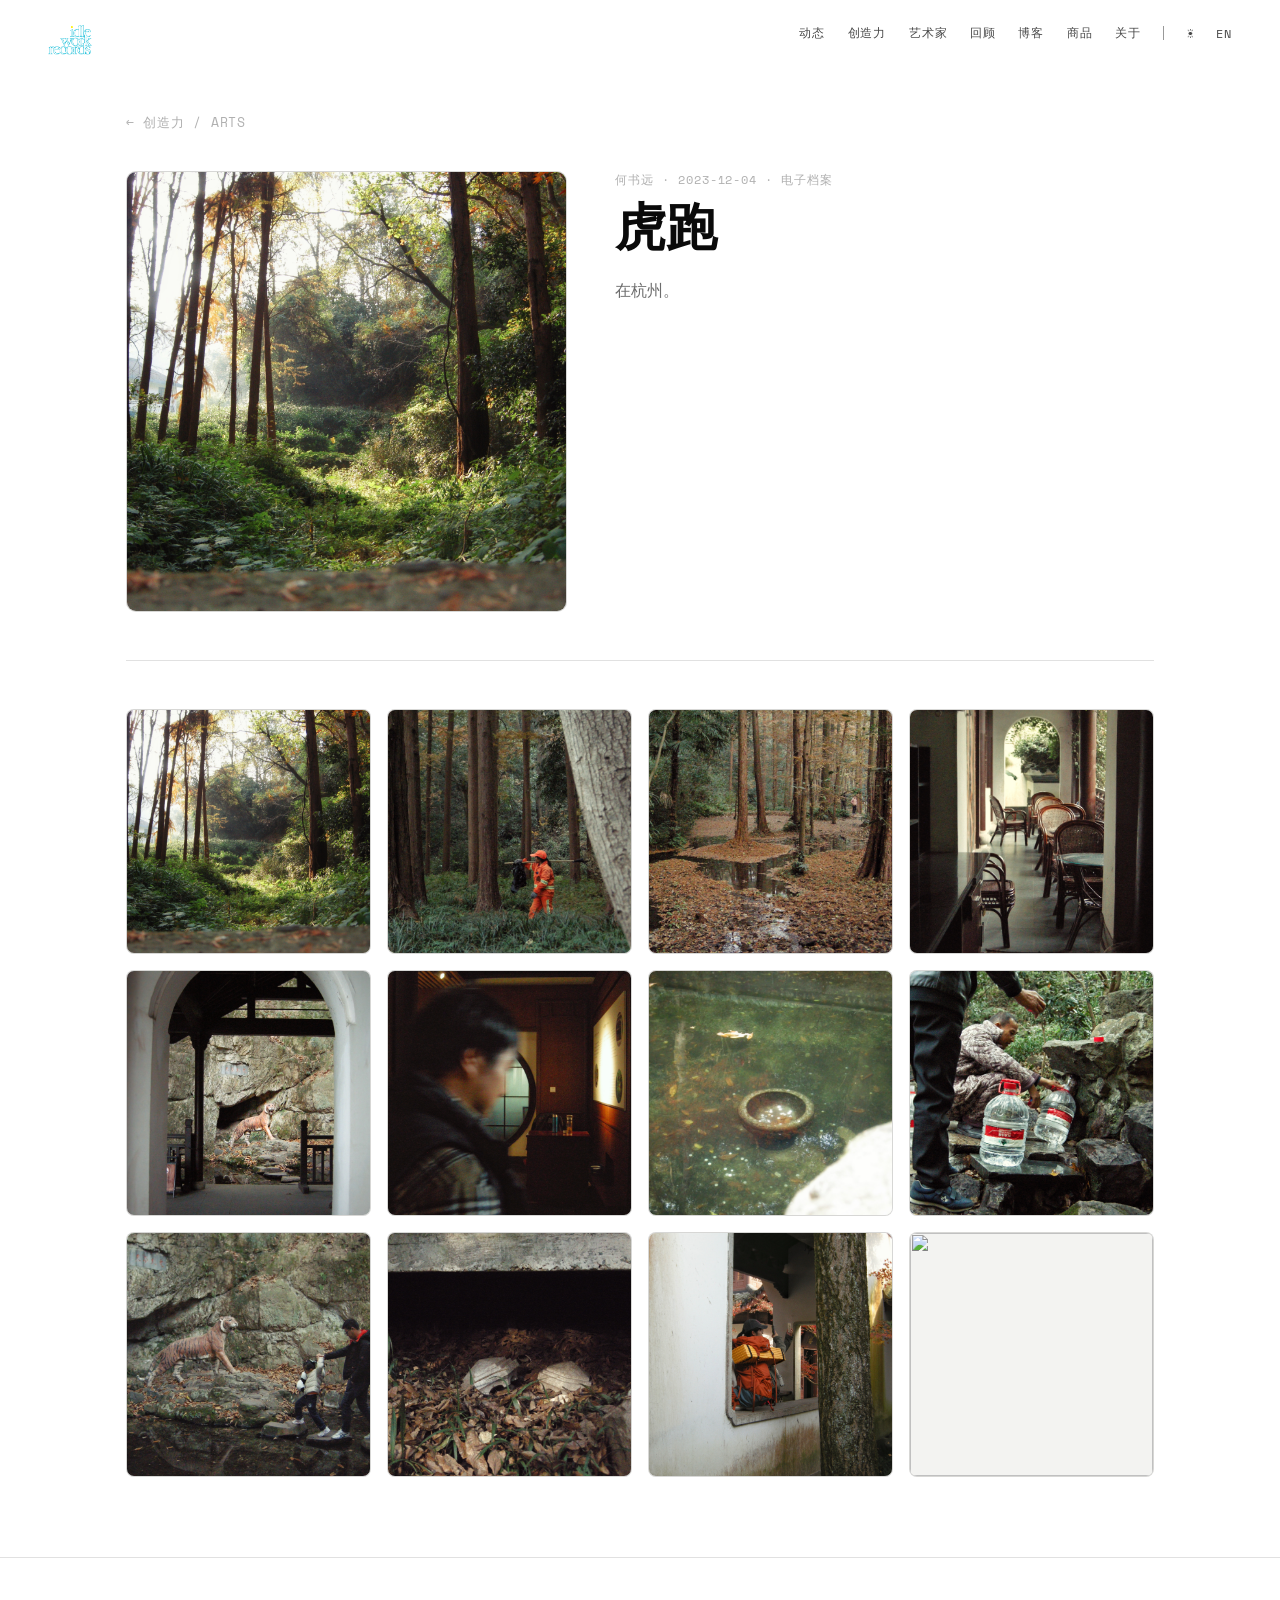
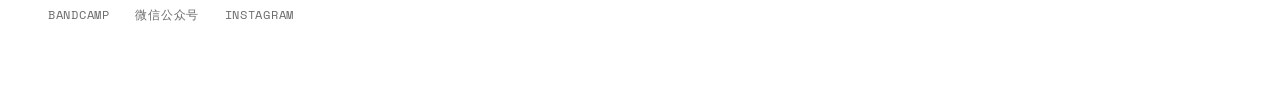
==== commit af795d1a: "update2" ====
--- a/photobook.html
+++ b/photobook.html
@@ -148,6 +148,21 @@
     } catch {}
   }
 
+  /* ---------- 载入页脚联系方式（后台可编辑） ---------- */
+  async function loadSocial() {
+    try {
+      const r = await fetch("content.json", { cache: "no-store" });
+      if (r.ok) {
+        const ov = await r.json();
+        if (Array.isArray(ov.social) && ov.social.length) LABEL.social = ov.social;
+      }
+    } catch {}
+    try {
+      const ov = await iwStore.get("iw-content");
+      if (ov && Array.isArray(ov.social) && ov.social.length) LABEL.social = ov.social;
+    } catch {}
+  }
+
   function coverHTML(p) {
     if (p.cover) return `<img src="${escAttr(p.cover)}" alt="${escAttr(p.title)}">`;
     const first = (p.photos && p.photos[0]) || "";
@@ -176,6 +191,7 @@
     applyTheme();
     injectHeader(); applyLang();
     await loadPhotobooks();
+    await loadSocial();
     injectFooter();
 
     const params = new URLSearchParams(location.search);
--- a/styles.css
+++ b/styles.css
@@ -770,6 +770,14 @@
   border: 1px solid var(--line); border-radius: 6px; background: var(--bg); padding: .6rem .7rem; width: 100%; }
 @media (max-width: 760px) { .page-info-grid { grid-template-columns: 1fr; } }
 
+/* 联系方式编辑器（页脚链接） */
+.social-list { display: flex; flex-direction: column; gap: .8rem; margin-top: 1rem; }
+.social-row { display: grid; grid-template-columns: 1fr 1fr auto; gap: 1rem 1.2rem; align-items: end; }
+.social-row .pi-field { display: flex; flex-direction: column; gap: .35rem; font-size: 12px; color: var(--ink-60); }
+.social-row .pi-field input { font-family: var(--sans); font-size: 14px; color: var(--ink);
+  border: 1px solid var(--line); border-radius: 6px; background: var(--bg); padding: .6rem .7rem; width: 100%; }
+@media (max-width: 760px) { .social-row { grid-template-columns: 1fr; } }
+
 /* 正文区块编辑器（文字段 / 图片段自由排序） */
 .body-editor { grid-column: 1 / -1; border: 1px dashed var(--line); border-radius: 8px; padding: 1rem; margin-top: .4rem; background: var(--bg); }
 .body-editor-label { font-family: var(--mono); font-size: 11px; letter-spacing: .05em; color: var(--muted); margin-bottom: .8rem; }
